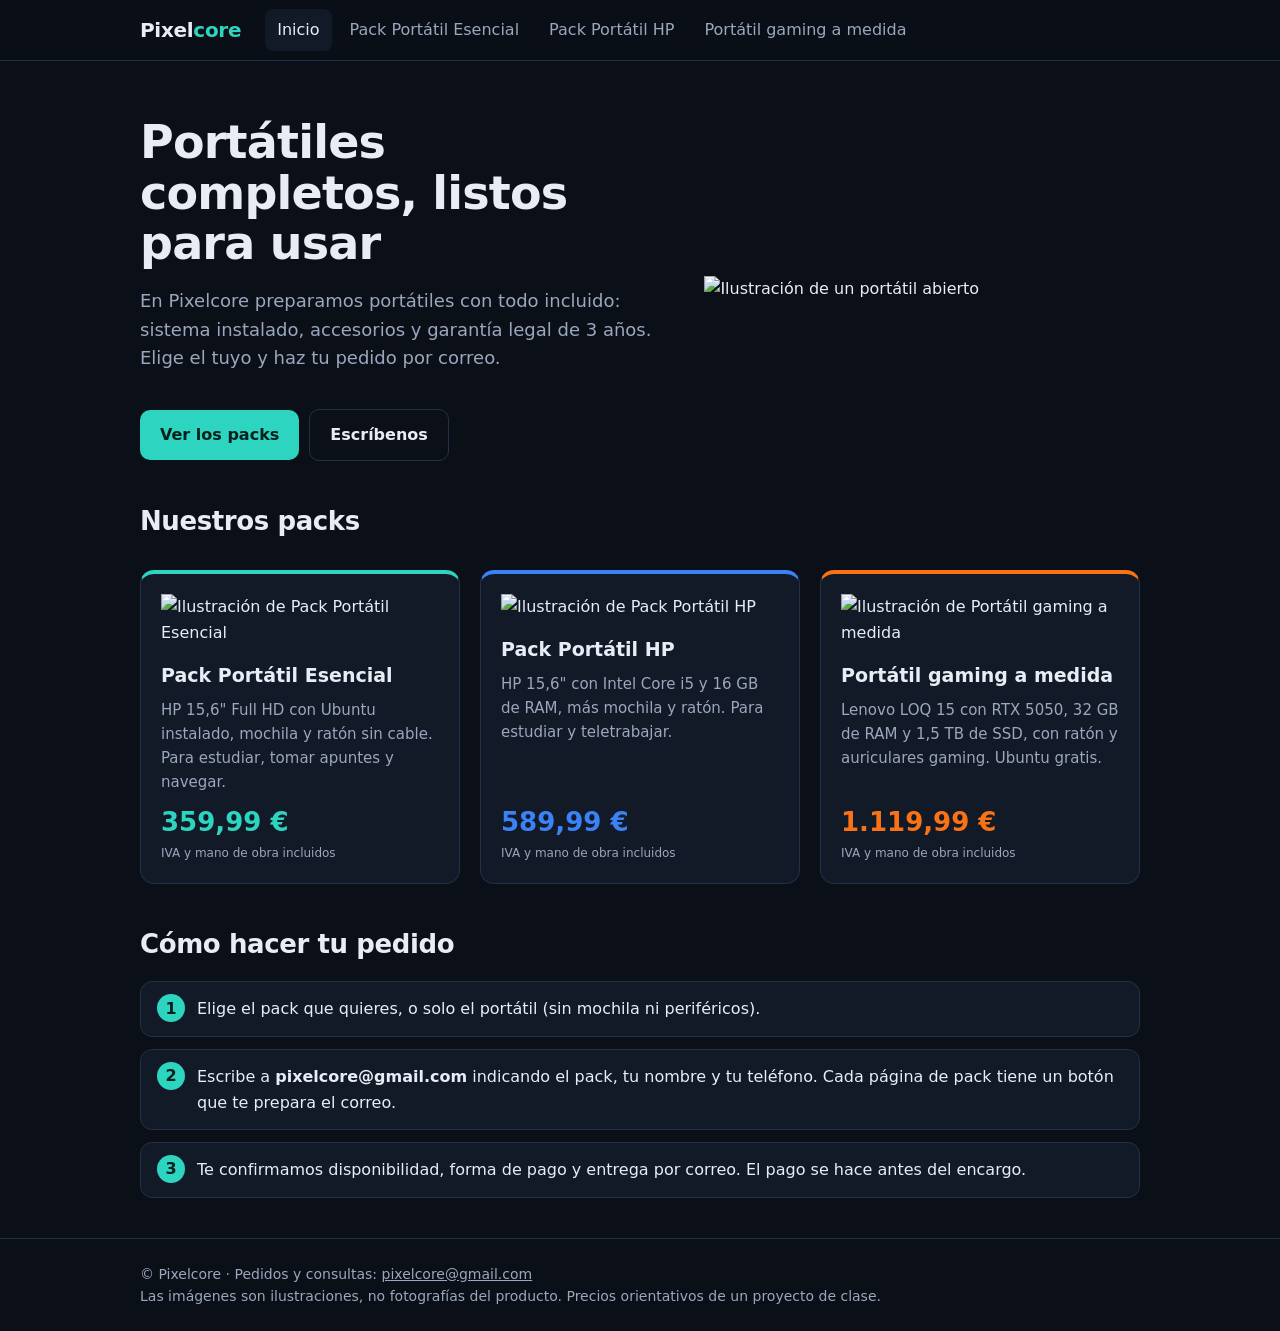
==== index.html @ 49b819ec "Add files via upload" ====
<!doctype html><html lang="es"><head><meta charset="utf-8"><meta name="viewport" content="width=device-width,initial-scale=1"><title>Inicio | Pixelcore</title><meta name="description" content="Pixelcore: portátiles y packs completos, listos para usar."><link rel="stylesheet" href="style.css"></head><body><header><div class="wrap"><a class="logo" href="index.html">Pixel<span>core</span></a><nav aria-label="Principal"><a href="index.html" aria-current="page">Inicio</a><a href="portatil-esencial.html">Pack Portátil Esencial</a><a href="portatil-hp.html">Pack Portátil HP</a><a href="portatil-a-medida.html">Portátil gaming a medida</a></nav></div></header><main class="wrap">
<section class="hero"><div><h1>Portátiles completos, listos para usar</h1><p class="lead">En Pixelcore preparamos portátiles con todo incluido: sistema instalado, accesorios y garantía legal de 3 años. Elige el tuyo y haz tu pedido por correo.</p><a class="btn" href="#packs">Ver los packs</a><a class="btn alt" href="mailto:pixelcore@gmail.com">Escríbenos</a></div><img src="img/Foto1-removebg-preview.png" alt="Ilustración de un portátil abierto"></section>
<section id="packs"><h2>Nuestros packs</h2><div class="packs"><a class="pack" style="--c:#2dd4bf" href="portatil-esencial.html"><img src="img/Foto1-removebg-preview.png" alt="Ilustración de Pack Portátil Esencial" loading="lazy"><h3>Pack Portátil Esencial</h3><p>HP 15,6" Full HD con Ubuntu instalado, mochila y ratón sin cable. Para estudiar, tomar apuntes y navegar.</p><div class="price">359,99 €<small>IVA y mano de obra incluidos</small></div></a><a class="pack" style="--c:#3b82f6" href="portatil-hp.html"><img src="img/Foto2-removebg-preview.png" alt="Ilustración de Pack Portátil HP" loading="lazy"><h3>Pack Portátil HP</h3><p>HP 15,6" con Intel Core i5 y 16 GB de RAM, más mochila y ratón. Para estudiar y teletrabajar.</p><div class="price">589,99 €<small>IVA y mano de obra incluidos</small></div></a><a class="pack" style="--c:#f97316" href="portatil-a-medida.html"><img src="img/Foto3-removebg-preview.png" alt="Ilustración de Portátil gaming a medida" loading="lazy"><h3>Portátil gaming a medida</h3><p>Lenovo LOQ 15 con RTX 5050, 32 GB de RAM y 1,5 TB de SSD, con ratón y auriculares gaming. Ubuntu gratis.</p><div class="price">1.119,99 €<small>IVA y mano de obra incluidos</small></div></a></div></section>
<section><h2>Cómo hacer tu pedido</h2><ol class="steps"><li>Elige el pack que quieres, o solo el portátil (sin mochila ni periféricos).</li><li>Escribe a <b>pixelcore@gmail.com</b> indicando el pack, tu nombre y tu teléfono. Cada página de pack tiene un botón que te prepara el correo.</li><li>Te confirmamos disponibilidad, forma de pago y entrega por correo. El pago se hace antes del encargo.</li></ol></section>
</main><footer><div class="wrap">© Pixelcore · Pedidos y consultas: <a href="mailto:pixelcore@gmail.com">pixelcore@gmail.com</a><br>Las imágenes son ilustraciones, no fotografías del producto. Precios orientativos de un proyecto de clase.</div></footer></body></html>
---- style.css ----
:root{--bg:#0b0f17;--panel:#121927;--line:#243047;--tx:#e8edf5;--mut:#9aa7bd;--ac:#2dd4bf;--on:#06201c}
*{box-sizing:border-box}
html{scroll-behavior:smooth}
body{margin:0;background:var(--bg);color:var(--tx);font:16px/1.6 system-ui,-apple-system,"Segoe UI",Roboto,Arial,sans-serif}
a{color:inherit}
.wrap{max-width:1040px;margin:0 auto;padding:0 20px}
header{border-bottom:1px solid var(--line);position:sticky;top:0;background:rgba(11,15,23,.92);backdrop-filter:blur(8px);z-index:5}
header .wrap{display:flex;align-items:center;gap:24px;flex-wrap:wrap;min-height:60px}
.logo{font-weight:800;font-size:20px;text-decoration:none;letter-spacing:-.3px}
.logo span{color:var(--ac)}
nav{display:flex;gap:6px;flex-wrap:wrap}
nav a{text-decoration:none;color:var(--mut);padding:8px 12px;border-radius:8px}
nav a:hover,nav a[aria-current]{color:var(--tx);background:var(--panel)}
a:focus-visible,button:focus-visible{outline:3px solid var(--ac);outline-offset:2px}
.hero{padding:56px 0 40px;display:grid;grid-template-columns:1.1fr .9fr;gap:32px;align-items:center}
h1{font-size:clamp(30px,5vw,46px);line-height:1.1;margin:0 0 14px;letter-spacing:-.8px}
h2{font-size:26px;margin:0 0 16px;letter-spacing:-.4px}
.lead{color:var(--mut);font-size:18px;max-width:52ch}
.btn{display:inline-block;background:var(--ac);color:var(--on);font-weight:700;padding:12px 20px;border-radius:10px;text-decoration:none;margin:18px 10px 0 0}
.btn.alt{background:transparent;color:var(--tx);border:1px solid var(--line)}
.hero img,.pack-hero img{width:100%;height:auto}
.packs{display:grid;grid-template-columns:repeat(3,1fr);gap:20px;padding:12px 0 40px}
.pack{background:var(--panel);border:1px solid var(--line);border-top:4px solid var(--c);border-radius:14px;padding:20px;text-decoration:none;display:flex;flex-direction:column;gap:8px}
.pack:hover{border-color:var(--c)}
.pack img{width:100%;height:auto}
.pack h3{margin:6px 0 0;font-size:19px}
.pack p{margin:0;color:var(--mut);font-size:15px}
.price{font-size:26px;font-weight:800;color:var(--c);margin-top:auto}
.price small{display:block;font-size:12px;font-weight:500;color:var(--mut)}
.steps{counter-reset:s;padding:0;list-style:none;display:grid;gap:12px;margin:0 0 40px}
.steps li{counter-increment:s;background:var(--panel);border:1px solid var(--line);border-radius:12px;padding:14px 16px 14px 56px;position:relative}
.steps li:before{content:counter(s);position:absolute;left:16px;top:12px;width:28px;height:28px;border-radius:50%;background:var(--ac);color:var(--on);font-weight:800;display:grid;place-items:center}
.pack-hero{display:grid;grid-template-columns:1fr 1fr;gap:32px;align-items:center;padding:48px 0 24px}
.big{font-size:44px;font-weight:800;color:var(--ac);line-height:1}
.big small{display:block;font-size:14px;font-weight:500;color:var(--mut);margin-top:6px}
table{width:100%;border-collapse:collapse;margin:8px 0 28px;background:var(--panel);border-radius:12px;overflow:hidden}
th,td{text-align:left;padding:12px 16px;border-bottom:1px solid var(--line);vertical-align:top}
th{width:34%;color:var(--ac);font-weight:700}
tr:last-child th,tr:last-child td{border-bottom:0}
.note{background:var(--panel);border-left:4px solid var(--ac);padding:14px 16px;border-radius:8px;color:var(--mut);margin:0 0 28px}
footer{border-top:1px solid var(--line);color:var(--mut);padding:24px 0;margin-top:30px;font-size:14px}
@media(max-width:800px){.hero,.pack-hero{grid-template-columns:1fr}.packs{grid-template-columns:1fr}}
@media(prefers-reduced-motion:reduce){html{scroll-behavior:auto}}
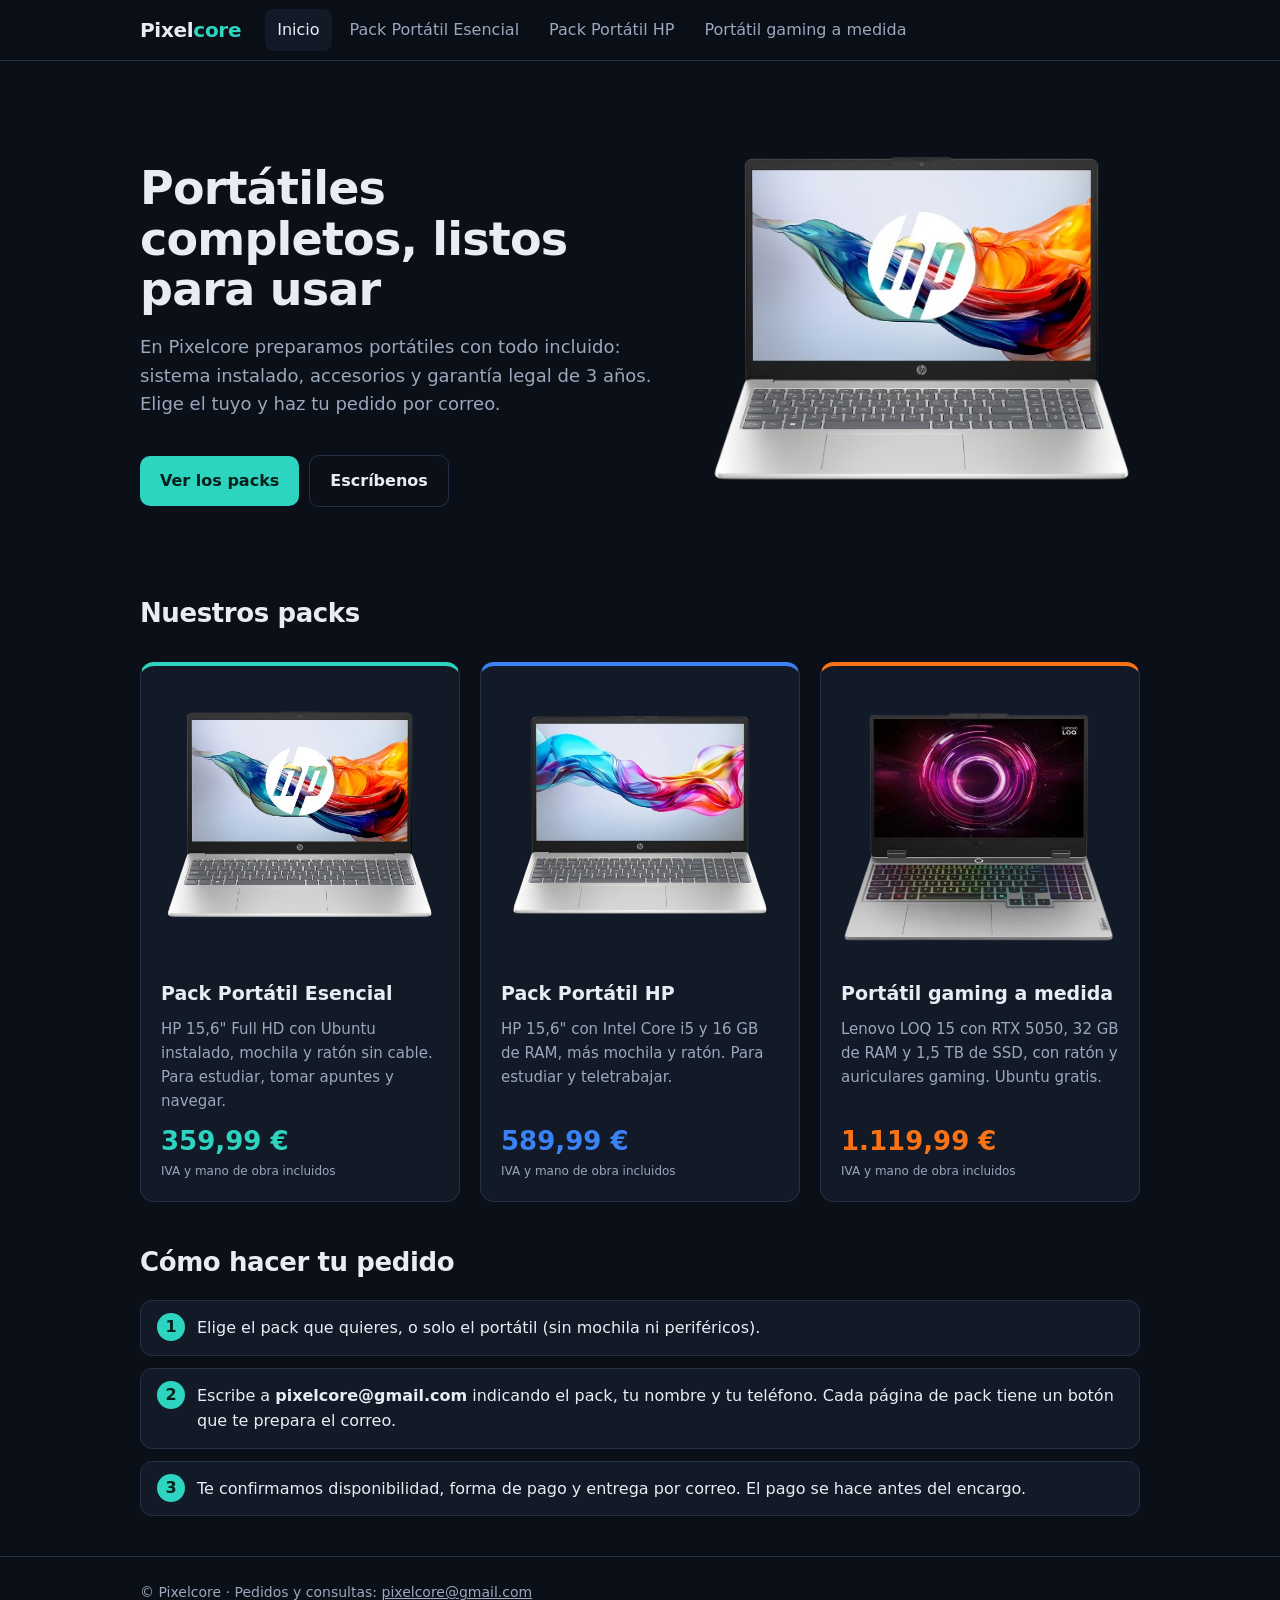
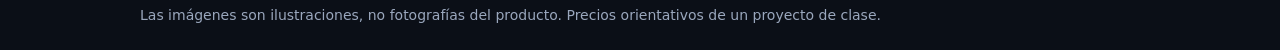
==== commit aac37bd0: "Update index.html" ====
--- a/index.html
+++ b/index.html
@@ -1,5 +1,5 @@
 <!doctype html><html lang="es"><head><meta charset="utf-8"><meta name="viewport" content="width=device-width,initial-scale=1"><title>Inicio | Pixelcore</title><meta name="description" content="Pixelcore: portátiles y packs completos, listos para usar."><link rel="stylesheet" href="style.css"></head><body><header><div class="wrap"><a class="logo" href="index.html">Pixel<span>core</span></a><nav aria-label="Principal"><a href="index.html" aria-current="page">Inicio</a><a href="portatil-esencial.html">Pack Portátil Esencial</a><a href="portatil-hp.html">Pack Portátil HP</a><a href="portatil-a-medida.html">Portátil gaming a medida</a></nav></div></header><main class="wrap">
-<section class="hero"><div><h1>Portátiles completos, listos para usar</h1><p class="lead">En Pixelcore preparamos portátiles con todo incluido: sistema instalado, accesorios y garantía legal de 3 años. Elige el tuyo y haz tu pedido por correo.</p><a class="btn" href="#packs">Ver los packs</a><a class="btn alt" href="mailto:pixelcore@gmail.com">Escríbenos</a></div><img src="img/Foto1-removebg-preview.png" alt="Ilustración de un portátil abierto"></section>
-<section id="packs"><h2>Nuestros packs</h2><div class="packs"><a class="pack" style="--c:#2dd4bf" href="portatil-esencial.html"><img src="img/Foto1-removebg-preview.png" alt="Ilustración de Pack Portátil Esencial" loading="lazy"><h3>Pack Portátil Esencial</h3><p>HP 15,6" Full HD con Ubuntu instalado, mochila y ratón sin cable. Para estudiar, tomar apuntes y navegar.</p><div class="price">359,99 €<small>IVA y mano de obra incluidos</small></div></a><a class="pack" style="--c:#3b82f6" href="portatil-hp.html"><img src="img/Foto2-removebg-preview.png" alt="Ilustración de Pack Portátil HP" loading="lazy"><h3>Pack Portátil HP</h3><p>HP 15,6" con Intel Core i5 y 16 GB de RAM, más mochila y ratón. Para estudiar y teletrabajar.</p><div class="price">589,99 €<small>IVA y mano de obra incluidos</small></div></a><a class="pack" style="--c:#f97316" href="portatil-a-medida.html"><img src="img/Foto3-removebg-preview.png" alt="Ilustración de Portátil gaming a medida" loading="lazy"><h3>Portátil gaming a medida</h3><p>Lenovo LOQ 15 con RTX 5050, 32 GB de RAM y 1,5 TB de SSD, con ratón y auriculares gaming. Ubuntu gratis.</p><div class="price">1.119,99 €<small>IVA y mano de obra incluidos</small></div></a></div></section>
+<section class="hero"><div><h1>Portátiles completos, listos para usar</h1><p class="lead">En Pixelcore preparamos portátiles con todo incluido: sistema instalado, accesorios y garantía legal de 3 años. Elige el tuyo y haz tu pedido por correo.</p><a class="btn" href="#packs">Ver los packs</a><a class="btn alt" href="mailto:pixelcore@gmail.com">Escríbenos</a></div><img src="Foto1-removebg-preview.png" alt="Ilustración de un portátil abierto"></section>
+<section id="packs"><h2>Nuestros packs</h2><div class="packs"><a class="pack" style="--c:#2dd4bf" href="portatil-esencial.html"><img src="Foto1-removebg-preview.png" alt="Ilustración de Pack Portátil Esencial" loading="lazy"><h3>Pack Portátil Esencial</h3><p>HP 15,6" Full HD con Ubuntu instalado, mochila y ratón sin cable. Para estudiar, tomar apuntes y navegar.</p><div class="price">359,99 €<small>IVA y mano de obra incluidos</small></div></a><a class="pack" style="--c:#3b82f6" href="portatil-hp.html"><img src="Foto2-removebg-preview.png" alt="Ilustración de Pack Portátil HP" loading="lazy"><h3>Pack Portátil HP</h3><p>HP 15,6" con Intel Core i5 y 16 GB de RAM, más mochila y ratón. Para estudiar y teletrabajar.</p><div class="price">589,99 €<small>IVA y mano de obra incluidos</small></div></a><a class="pack" style="--c:#f97316" href="portatil-a-medida.html"><img src="Foto3-removebg-preview.png" alt="Ilustración de Portátil gaming a medida" loading="lazy"><h3>Portátil gaming a medida</h3><p>Lenovo LOQ 15 con RTX 5050, 32 GB de RAM y 1,5 TB de SSD, con ratón y auriculares gaming. Ubuntu gratis.</p><div class="price">1.119,99 €<small>IVA y mano de obra incluidos</small></div></a></div></section>
 <section><h2>Cómo hacer tu pedido</h2><ol class="steps"><li>Elige el pack que quieres, o solo el portátil (sin mochila ni periféricos).</li><li>Escribe a <b>pixelcore@gmail.com</b> indicando el pack, tu nombre y tu teléfono. Cada página de pack tiene un botón que te prepara el correo.</li><li>Te confirmamos disponibilidad, forma de pago y entrega por correo. El pago se hace antes del encargo.</li></ol></section>
-</main><footer><div class="wrap">© Pixelcore · Pedidos y consultas: <a href="mailto:pixelcore@gmail.com">pixelcore@gmail.com</a><br>Las imágenes son ilustraciones, no fotografías del producto. Precios orientativos de un proyecto de clase.</div></footer></body></html>+</main><footer><div class="wrap">© Pixelcore · Pedidos y consultas: <a href="mailto:pixelcore@gmail.com">pixelcore@gmail.com</a><br>Las imágenes son ilustraciones, no fotografías del producto. Precios orientativos de un proyecto de clase.</div></footer></body></html>
